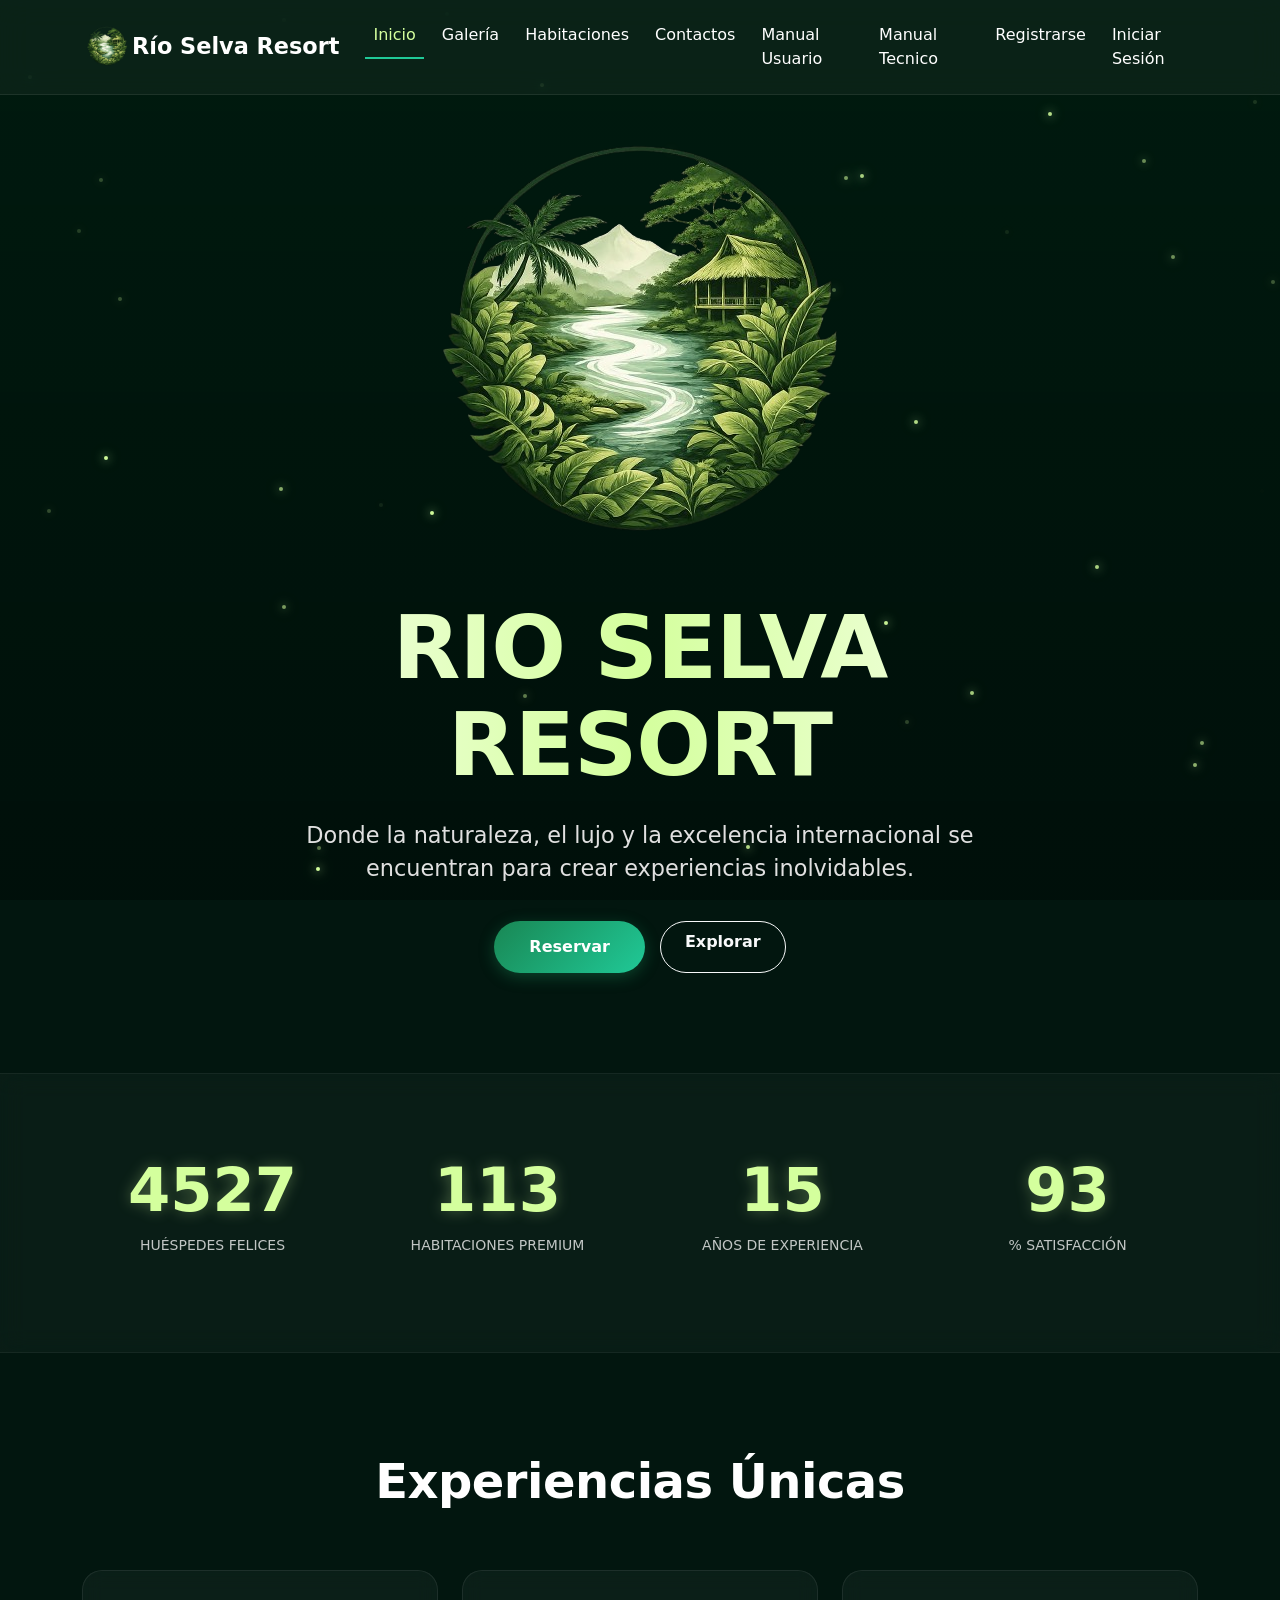
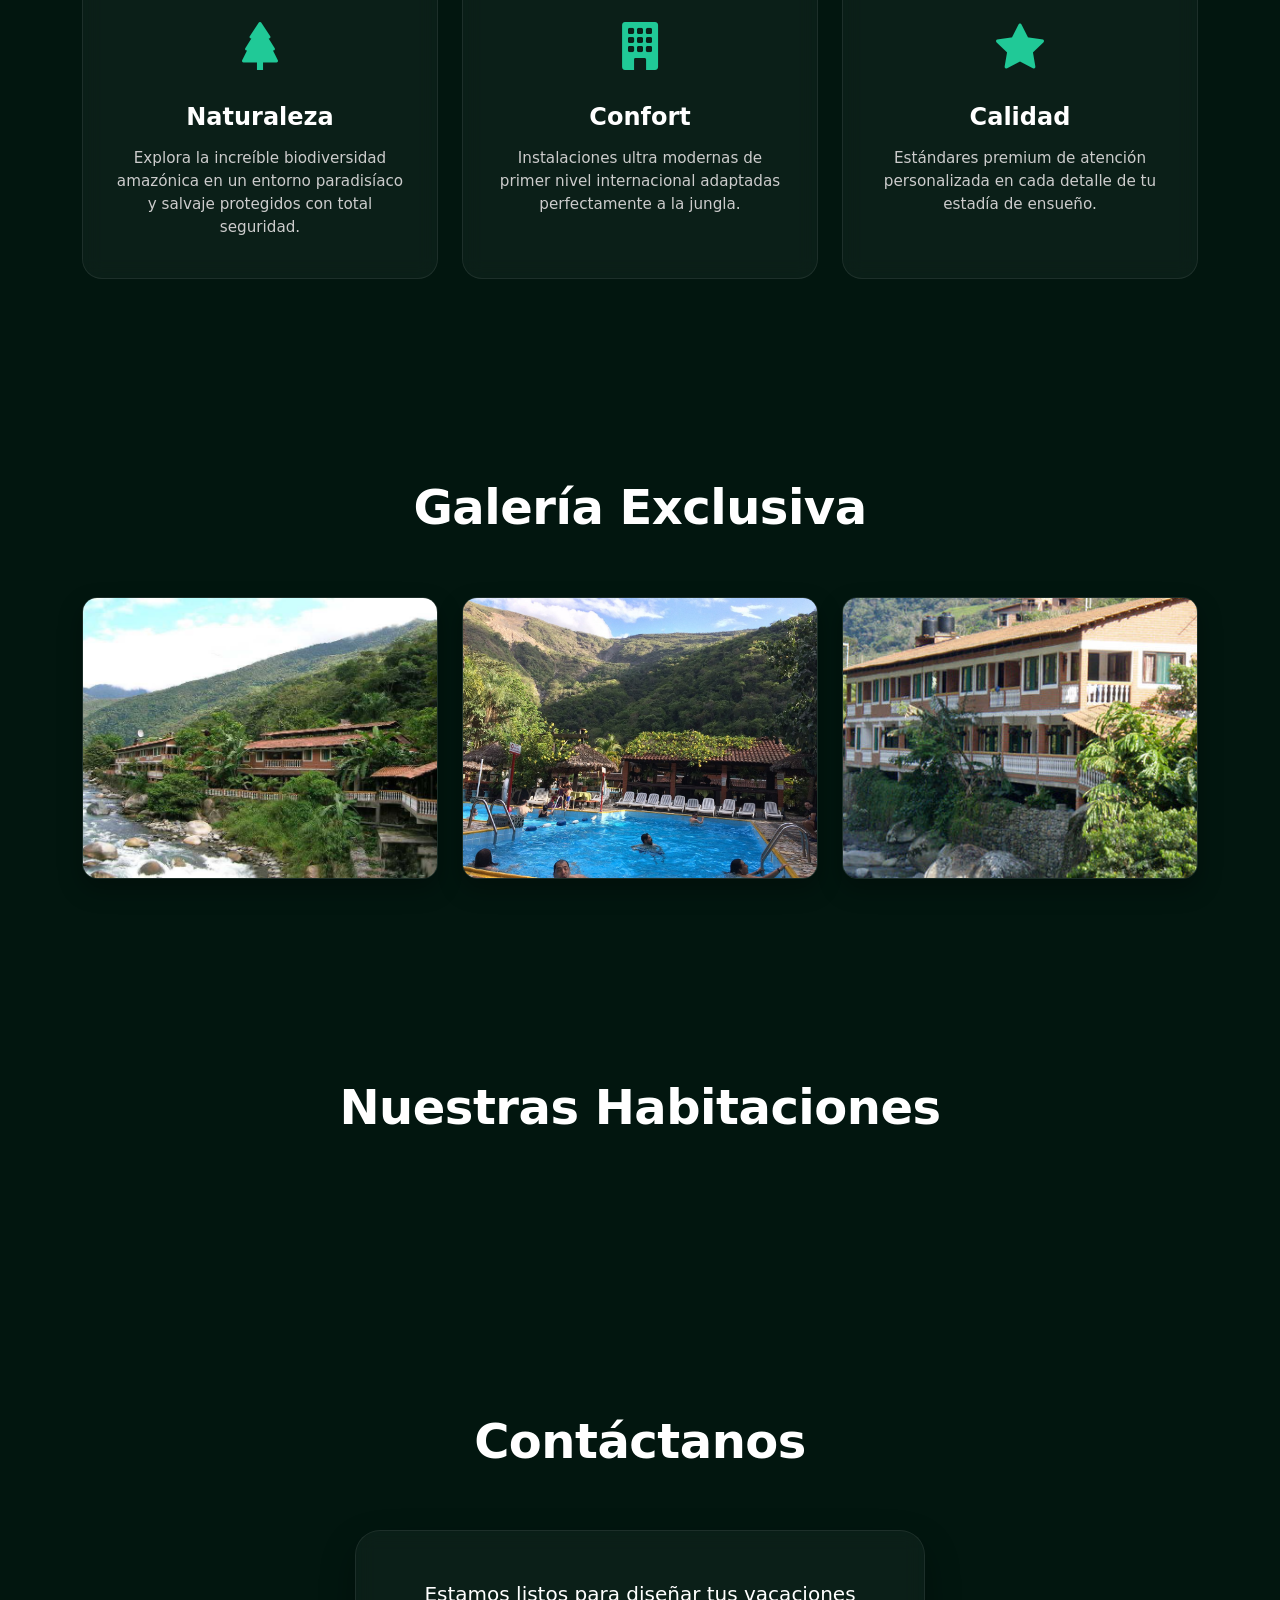
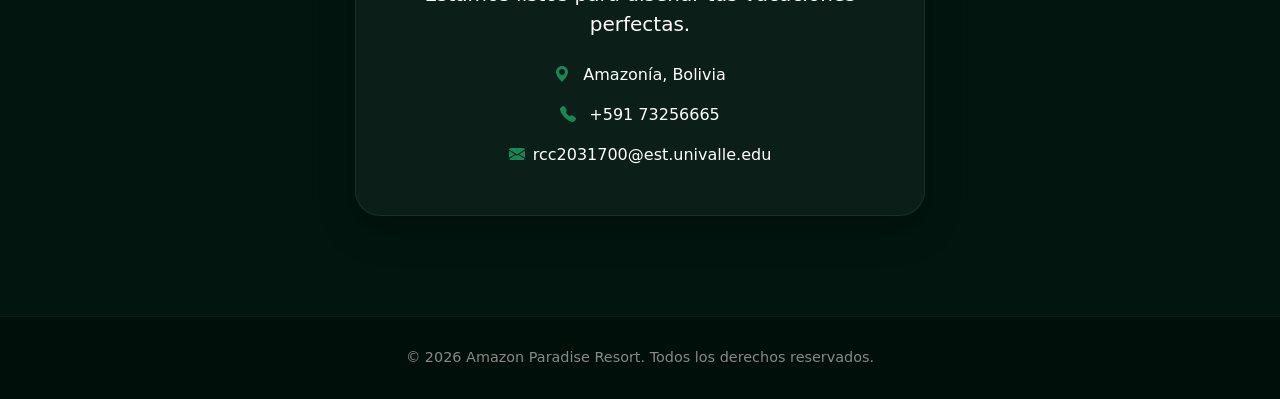
==== index.html @ 05b245fd "Cambio de nombre pagina principal" ====
<!DOCTYPE html>
<html lang="es">
<head>
    <meta charset="UTF-8">
    <meta name="viewport" content="width=device-width, initial-scale=1.0">
    <title>Amazon Paradise Resort</title>
    <!-- Bootstrap 5 y Iconos -->
    <link href="https://cdn.jsdelivr.net/npm/bootstrap@5.3.3/dist/css/bootstrap.min.css" rel="stylesheet">
    <link rel="stylesheet" href="https://cdn.jsdelivr.net/npm/bootstrap-icons@1.11.3/font/bootstrap-icons.min.css">
    <!-- Animaciones AOS -->
    <link href="https://unpkg.com/aos@2.3.4/dist/aos.css" rel="stylesheet">
    <!-- Tus Estilos Personalizados -->
    <link rel="stylesheet" href="css/IndexProyectoIntegrador.css">
</head>
<body>
    <div class="overlay"></div>
    <div id="fireflies"></div>
    <!-- NAVBAR GLASSMORPHISM -->
    <nav class="navbar navbar-expand-lg navbar-dark fixed-top glass-navbar">
        <div class="container">
            <img src="image/logo1.png" class="img-fluid" style="max-width: 50px;" alt="Logo"> 
            <a class="navbar-brand fw-bold" href="#">Río Selva Resort</a>
            <button class="navbar-toggler" type="button" data-bs-toggle="collapse" data-bs-target="#menu">
                <span class="navbar-toggler-icon"></span>
            </button>
            <div class="collapse navbar-collapse" id="menu">

                <ul class="navbar-nav ms-auto" id="menuUsuario">
                    <li class="nav-item">
                        <a class="nav-link active" href="#">
                            Inicio
                        </a>
                    </li>
                    <li class="nav-item">
                        <a class="nav-link" href="#galeria">
                            Galería
                        </a>
                    </li>
                    <li class="nav-item">
                        <a class="nav-link" href="#habitaciones">
                            Habitaciones
                        </a>
                    </li>
                    <li class="nav-item">
                        <a class="nav-link" href="#contacto">
                            Contactos
                        </a>
                    </li>
                    <li class="nav-item">
                        <a class="nav-link" href="https://docs.google.com/document/d/15jd10fXHR9SrtkEVLMqtVB4K-NRy2Cnu/edit" target="_blank">
                            Manual Usuario
                        </a>
                    </li>
                    <li class="nav-item">
                        <a class="nav-link" href="https://docs.google.com/document/d/19FKKTtDUxLNrq4Q-2opoYDNKWq_UpkyY/edit" target="_blank">
                            Manual Tecnico
                        </a>
                    </li>
                </ul>
            </div>
        </div>
    </nav>

    <!-- HERO SECTION -->
    <section class="hero">  
        <div class="hero-content" data-aos="zoom-in">
            <img src="image/logo1.png" class="img-fluid w-45" alt="Logo">
            <h1>RIO SELVA<br>RESORT</h1>
            <p>Donde la naturaleza, el lujo y la excelencia internacional se encuentran para crear experiencias inolvidables.</p>
            <div class="hero-buttons">
                <a href="#" class="btn btn-resort" id="btnReservar">Reservar</a>
                <a href="#experiencias" class="btn btn-outline-light px-4 py-2 rounded-pill fw-bold btn-explore">Explorar</a>
            </div>
        </div>
    </section>

    <!-- ESTADISTICAS -->
    <section class="stats">
        <div class="container">
            <div class="row text-center g-4">
                <div class="col-6 col-md-3">
                    <h2 class="counter" data-target="5000">0</h2>
                    <p class="text-uppercase small tracking-wider opacity-75">Huéspedes felices</p>
                </div>
                <div class="col-6 col-md-3">
                    <h2 class="counter" data-target="120">0</h2>
                    <p class="text-uppercase small tracking-wider opacity-75">Habitaciones Premium</p>
                </div>
                <div class="col-6 col-md-3">
                    <h2 class="counter" data-target="15">0</h2>
                    <p class="text-uppercase small tracking-wider opacity-75">Años de experiencia</p>
                </div>
                <div class="col-6 col-md-3">
                    <h2 class="counter" data-target="98">0</h2>
                    <p class="text-uppercase small tracking-wider opacity-75">% Satisfacción</p>
                </div>
            </div>
        </div>
    </section>

    <!-- EXPERIENCIAS -->
    <section id="experiencias" class="section-padding">
        <div class="container">
            <h2 class="section-title" data-aos="fade-up">Experiencias Únicas</h2>
            <div class="row g-4">
                <div class="col-md-4" data-aos="fade-up" data-aos-delay="100">
                    <div class="feature-card">
                        <i class="bi bi-tree-fill"></i>
                        <h3>Naturaleza</h3>
                        <p>Explora la increíble biodiversidad amazónica en un entorno paradisíaco y salvaje protegidos con total seguridad.</p>
                    </div>
                </div>
                <div class="col-md-4" data-aos="fade-up" data-aos-delay="200">
                    <div class="feature-card">
                        <i class="bi bi-building-fill"></i>
                        <h3>Confort</h3>
                        <p>Instalaciones ultra modernas de primer nivel internacional adaptadas perfectamente a la jungla.</p>
                    </div>
                </div>
                <div class="col-md-4" data-aos="fade-up" data-aos-delay="300">
                    <div class="feature-card">
                        <i class="bi bi-star-fill"></i>
                        <h3>Calidad</h3>
                        <p>Estándares premium de atención personalizada en cada detalle de tu estadía de ensueño.</p>
                    </div>
                </div>
            </div>
        </div>
    </section>

    <!-- GALERIA -->
    <section id="galeria" class="section-padding">
        <div class="container">
            <h2 class="section-title" data-aos="fade-up">Galería Exclusiva</h2>
            <div class="row g-4">
                <div class="col-md-4" data-aos="zoom-in" data-aos-delay="100">
                    <div class="gallery-wrapper">
                        <img src="image/HB_152617_5.jpg" class="gallery-img" alt="Jungle Premium">
                    </div>
                </div>
                <div class="col-md-4" data-aos="zoom-in" data-aos-delay="200">
                    <div class="gallery-wrapper">
                        <img src="image/view-from-pool.jpg" class="gallery-img" alt="Resort Pool">
                    </div>
                </div>
                <div class="col-md-4" data-aos="zoom-in" data-aos-delay="300">
                    <div class="gallery-wrapper">
                        <img src="image/hotel.jpg" class="gallery-img" alt="Luxury Room">
                    </div>
                </div>
            </div>
        </div>
    </section>

    <section id="habitaciones" class="section-padding">
        <div class="container">

            <h2 class="section-title" data-aos="fade-up">
                Nuestras Habitaciones
            </h2>

            <div
                id="roomsContainer" class="d-flex flex-row flex-nowrap gap-4 overflow-auto pb-3">
            </div>

        </div>
    </section>

    <section id="contacto" class="section-padding">
        <div class="container text-center" data-aos="fade-up">
            <h2 class="section-title">Contáctanos</h2>
            <div class="row justify-content-center">
                <div class="col-md-6 glass-card p-5">
                    <p class="fs-5 mb-4">Estamos listos para diseñar tus vacaciones perfectas.</p>
                    <div class="d-flex flex-column gap-3 align-items-center">
                        <div><i class="bi bi-geo-alt-fill text-success me-2"></i> Amazonía, Bolivia</div>
                        <div><i class="bi bi-telephone-fill text-success me-2"></i> +591 73256665</div>
                        <div><i class="bi bi-envelope-fill text-success me-2"></i>rcc2031700@est.univalle.edu</div>
                    </div>
                </div>
            </div>
        </div>
    </section>

    <!-- FOOTER -->
    <footer>
        <p class="m-0">© 2026 Amazon Paradise Resort. Todos los derechos reservados.</p>
    </footer>

    <!-- Bootstrap + Librerías JS -->
    <script src="https://cdn.jsdelivr.net/npm/bootstrap@5.3.3/dist/js/bootstrap.bundle.min.js"></script>
    <script src="https://unpkg.com/aos@2.3.4/dist/aos.js"></script>
    <script src="JS/IndexProyectoIntegrador.js"></script>
    <script src="JS/indexLogica.js"></script>
</body>
</html>
---- css/IndexProyectoIntegrador.css ----
:root {
    --verde1: #0b3d2e;
    --verde2: #198754;
    --verde3: #20c997;
    --dorado: #ffd700;
    --blanco: #ffffff;
    --verde-brillo: #d4ff9d;
}

* {
    margin: 0;
    padding: 0;
    box-sizing: border-box;
}

html {
    scroll-behavior: smooth;
}

body {
    font-family: 'Segoe UI', system-ui, -apple-system, sans-serif;
    color: var(--blanco);
    overflow-x: hidden;
    background: #02160f;
}

/* VIDEO DE FONDO */
#bg-video {
    position: fixed;
    top: 0;
    left: 0;
    width: 100vw;
    height: 100vh;
    object-fit: cover;
    z-index: -3;
}

.overlay {
    position: fixed;
    inset: 0;
    background: linear-gradient(
        rgba(0, 30, 15, 0.6),
        rgba(0, 15, 10, 0.9)
    );
    z-index: -2;
}

/* CONTENEDOR LUCIERNAGAS */
#fireflies {
    position: fixed;
    top: 0;
    left: 0;
    width: 100%;
    height: 100%;
    z-index: -1;
    pointer-events: none;
}

.firefly {
    position: absolute;
    width: 4px;
    height: 4px;
    background: var(--verde-brillo);
    border-radius: 50%;
    box-shadow: 0 0 10px var(--verde-brillo), 0 0 20px var(--verde3);
    animation: fly linear infinite alternate;
}

@keyframes fly {
    0% { transform: translate(0, 0); opacity: 0.2; }
    100% { transform: translate(30px, -50px); opacity: 1; }
}

/* HOJAS CAYENDO */
.leaf {
    position: fixed;
    top: -50px;
    z-index: 9999;
    pointer-events: none;
    font-size: 24px;
    animation: fall linear forwards;
}

@keyframes fall {
    0% {
        transform: translateY(0) translateX(0) rotate(0deg);
        opacity: 0;
    }
    10% { opacity: 1; }
    100% {
        transform: translateY(105vh) translateX(100px) rotate(360deg);
        opacity: 0;
    }
}

/* NAVBAR GLASSMORPHISM */
.glass-navbar {
    background: rgba(255, 255, 255, 0.04);
    backdrop-filter: blur(15px);
    -webkit-backdrop-filter: blur(15px);
    border-bottom: 1px solid rgba(255, 255, 255, 0.08);
    transition: all 0.4s ease;
}

.navbar-brand {
    font-size: 1.4rem;
    font-weight: 800;
}

.nav-link {
    color: var(--blanco) !important;
    margin-left: 10px;
    position: relative;
    transition: color 0.3s ease;
}

.nav-link::after {
    content: "";
    position: absolute;
    bottom: -4px;
    left: 0;
    width: 0%;
    height: 2px;
    background: var(--verde3);
    transition: width 0.3s ease;
}

.nav-link:hover::after, .nav-link.active::after {
    width: 100%;
}

.nav-link:hover, .nav-link.active {
    color: var(--verde-brillo) !important;
}

/* HERO SECTION */
.hero {
    min-height: 100vh;
    display: flex;
    justify-content: center;
    align-items: center;
    text-align: center;
    padding: 100px 20px;
}

.hero-content {
    max-width: 1000px;
    width: 100%;
    will-change: transform;
}

.hero-logo {
    width: 120px;
    height: 120px;
    border-radius: 50%;
    margin: 0 auto 25px auto;
    display: flex;
    justify-content: center;
    align-items: center;
    font-size: 3.5rem;
    background: rgba(255, 255, 255, 0.12);
    backdrop-filter: blur(15px);
    -webkit-backdrop-filter: blur(15px);
    border: 2px solid rgba(255, 255, 255, 0.2);
    box-shadow: 0 10px 30px rgba(0,0,0,0.3);
}

.hero h1 {
    font-size: clamp(2.8rem, 7vw, 5.5rem);
    font-weight: 900;
    line-height: 1.1;
    background: linear-gradient(90deg, var(--blanco), var(--verde-brillo), var(--blanco));
    background-clip: text;
    -webkit-background-clip: text;
    -webkit-text-fill-color: transparent;
    color: transparent;
    letter-spacing: -1px;
}

.hero p {
    margin-top: 25px;
    font-size: clamp(1.1rem, 2vw, 1.4rem);
    color: #e0e0e0;
    max-width: 700px;
    margin-left: auto;
    margin-right: auto;
}

.hero-buttons {
    margin-top: 35px;
    display: flex;
    justify-content: center;
    gap: 15px;
    flex-wrap: wrap;
}

.btn-resort {
    border: none;
    padding: 14px 35px;
    border-radius: 50px;
    font-weight: bold;
    color: var(--blanco) !important;
    background: linear-gradient(135deg, var(--verde2), var(--verde3));
    cursor: pointer;
    transition: all 0.3s ease;
    box-shadow: 0 4px 15px rgba(25, 135, 84, 0.4);
}

.btn-resort:hover {
    transform: translateY(-4px) scale(1.02);
    box-shadow: 0 0 25px rgba(32, 201, 151, 0.8);
}

.btn-explore {
    transition: all 0.3s ease;
}
.btn-explore:hover {
    background: rgba(255,255,255,0.15) !important;
    transform: translateY(-4px);
}

/* ESTADISTICAS */
.stats {
    padding: 80px 20px;
    background: rgba(255, 255, 255, 0.03);
    backdrop-filter: blur(12px);
    -webkit-backdrop-filter: blur(12px);
    border-top: 1px solid rgba(255, 255, 255, 0.05);
    border-bottom: 1px solid rgba(255, 255, 255, 0.05);
}

.counter {
    font-size: clamp(2.5rem, 5vw, 3.8rem);
    font-weight: 900;
    color: var(--verde-brillo);
    text-shadow: 0 0 15px rgba(212, 255, 157, 0.3);
}

/* CARDS DE EXPERIENCIAS */
.section-padding {
    padding: 100px 0;
}

.section-title {
    text-align: center;
    margin-bottom: 60px;
    font-size: clamp(2.2rem, 4vw, 3rem);
    font-weight: 900;
    letter-spacing: -0.5px;
}

.feature-card {
    background: rgba(255, 255, 255, 0.04);
    backdrop-filter: blur(10px);
    -webkit-backdrop-filter: blur(10px);
    border: 1px solid rgba(255, 255, 255, 0.08);
    padding: 40px 30px;
    border-radius: 20px;
    text-align: center;
    transition: all 0.4s ease;
    height: 100%;
}

.feature-card:hover {
    transform: translateY(-10px);
    background: rgba(255, 255, 255, 0.08);
    border-color: var(--verde3);
    box-shadow: 0 15px 35px rgba(0,0,0,0.4);
}

.feature-card i {
    font-size: 3rem;
    color: var(--verde3);
    display: inline-block;
    margin-bottom: 20px;
}

.feature-card h3 {
    font-size: 1.5rem;
    font-weight: 700;
    margin-bottom: 15px;
}

.feature-card p {
    color: #cccccc;
    font-size: 0.95rem;
    margin-bottom: 0;
}

/* GALERIA */
.gallery-wrapper {
    overflow: hidden;
    border-radius: 15px;
    box-shadow: 0 10px 25px rgba(0,0,0,0.3);
    border: 1px solid rgba(255,255,255,0.1);
}

.gallery-img {
    width: 100%;
    height: 280px;
    object-fit: cover;
    transition: transform 0.5s ease;
    display: block;
}

.gallery-wrapper:hover .gallery-img {
    transform: scale(1.08);
}

/* HABITACIONES */
.room-card {
    position: relative;
    border-radius: 20px;
    height: 350px;
    overflow: hidden;
    display: flex;
    align-items: flex-end;
    box-shadow: 0 15px 30px rgba(0,0,0,0.4);
    border: 1px solid rgba(255,255,255,0.05);
    background-size: cover;
    background-position: center;
}

.card-suite1 { background-image: linear-gradient(to top, rgba(0,15,10,0.9), rgba(0,0,0,0.1)), url('https://picsum.photos/600/800?room,hotel'); }
.card-suite2 { background-image: linear-gradient(to top, rgba(0,15,10,0.9), rgba(0,0,0,0.1)), url('https://picsum.photos/600/800?bed,luxury'); }
.card-suite3 { background-image: linear-gradient(to top, rgba(0,15,10,0.9), rgba(0,0,0,0.1)), url('https://picsum.photos/600/800?suite,mansion'); }

.room-card-content {
    padding: 30px;
    width: 100%;
    transition: transform 0.3s ease;
}

.room-card:hover .room-card-content {
    transform: translateY(-5px);
}

.room-card h3 {
    font-size: 1.6rem;
    font-weight: 700;
    color: var(--verde-brillo);
    margin-bottom: 10px;
}

.room-card p {
    color: #e0e0e0;
    font-size: 0.95rem;
    margin: 0;
}

/* CONTACTOS Y GENERALES */
.glass-card {
    background: rgba(255, 255, 255, 0.04);
    backdrop-filter: blur(10px);
    -webkit-backdrop-filter: blur(10px);
    border: 1px solid rgba(255, 255, 255, 0.08);
    border-radius: 25px;
    box-shadow: 0 15px 35px rgba(0,0,0,0.3);
}

footer {
    background: rgba(0, 15, 10, 0.9);
    padding: 30px 20px;
    text-align: center;
    border-top: 1px solid rgba(255,255,255,0.05);
    font-size: 0.9rem;
    color: #888888;
}
#roomsContainer {
    overflow-x: auto;
    scroll-behavior: smooth;
    scrollbar-width: none;
}
#roomsContainer::-webkit-scrollbar {
    display: none;
}
.room-card-dynamic {
    min-width: 350px;
    border-radius: 20px;
    overflow: hidden;
    background: rgba(255,255,255,.08);
    backdrop-filter: blur(10px);
    transition: .3s;
}
.room-card-dynamic:hover {
    transform: translateY(-10px);
}
.room-card-dynamic img {
    width: 100%;
    height: 250px;
    object-fit: cover;
}
.room-info {
    padding: 20px;
    color: white;
}
#logo{
    width: 20px;
    height: 20px;
}
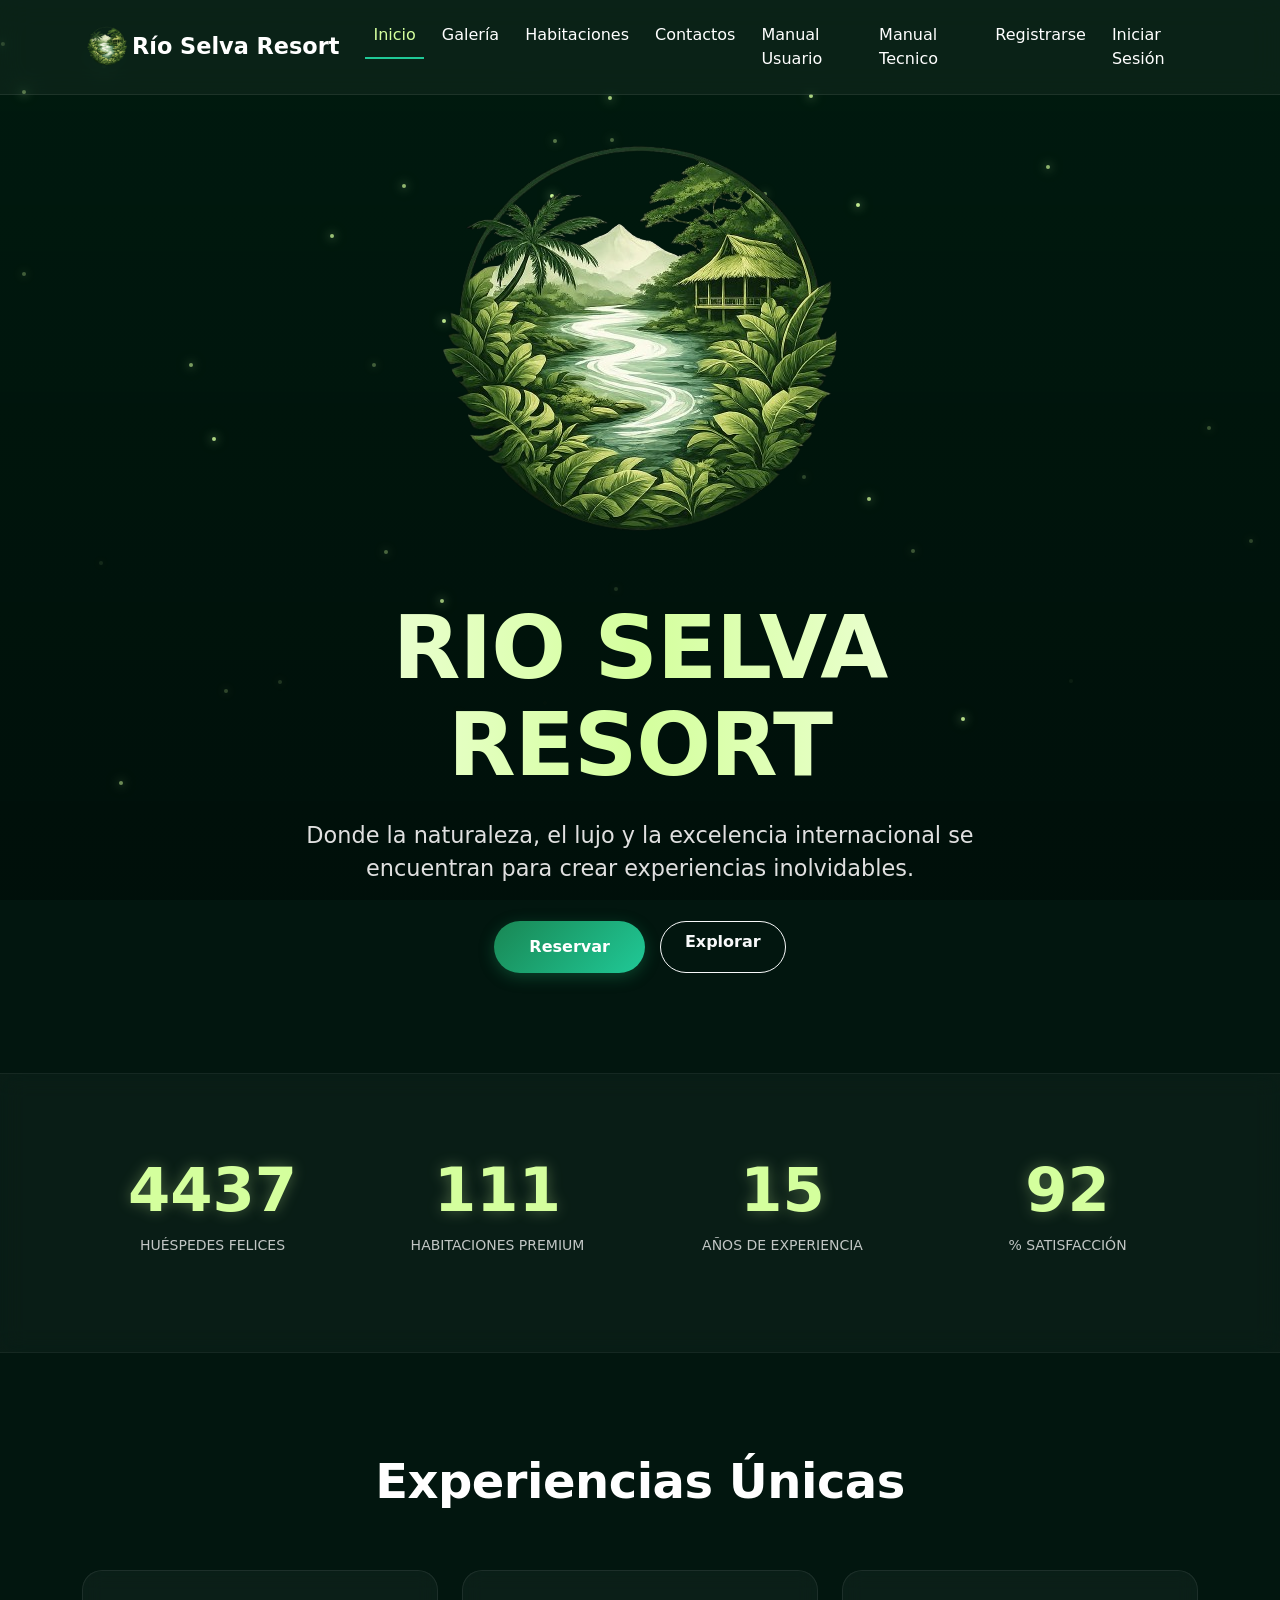
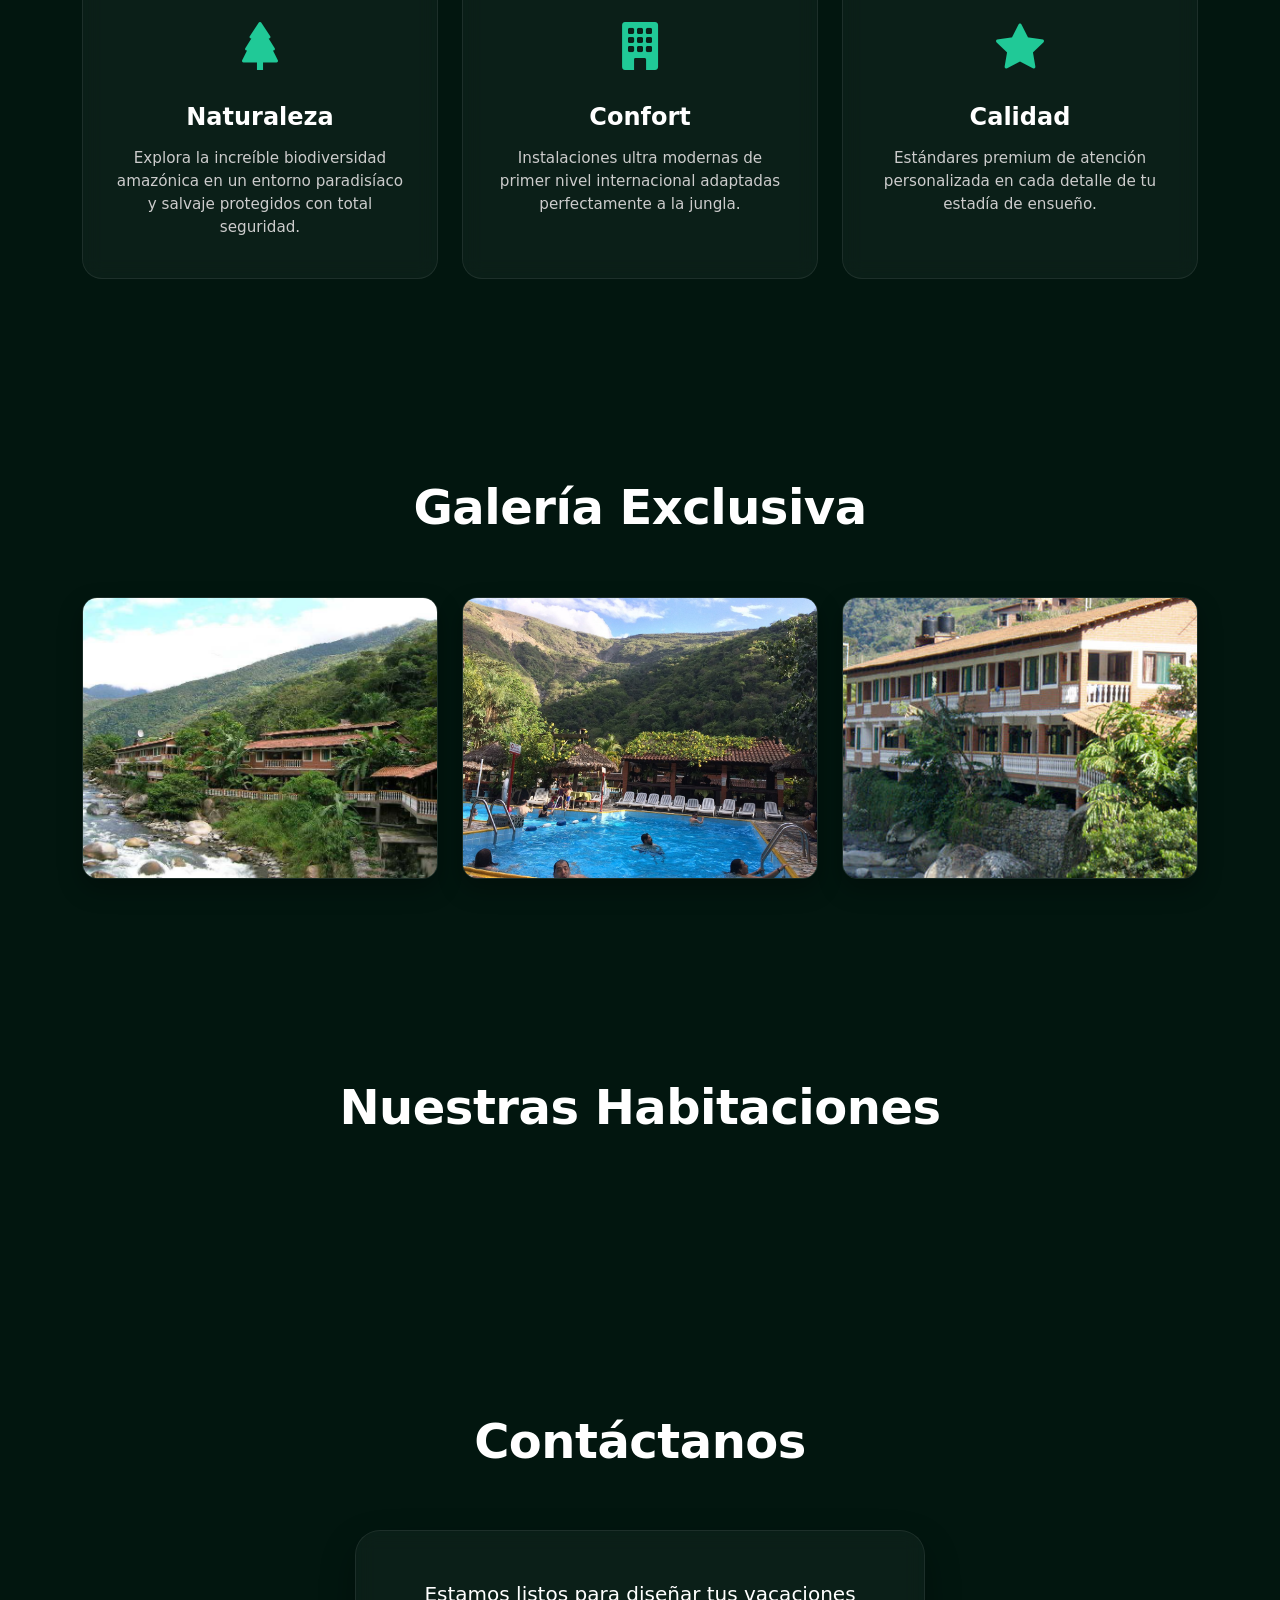
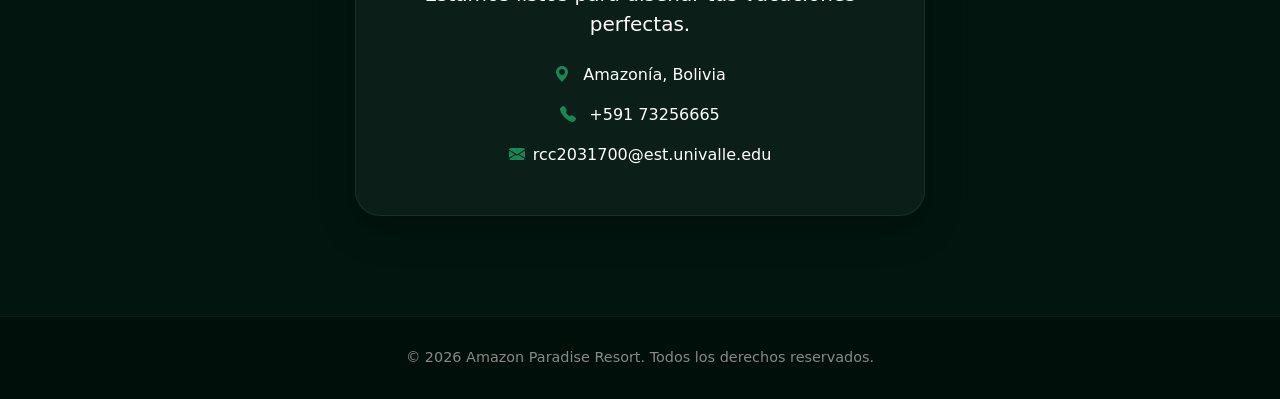
==== commit 96298fa3: "Agregar los links de los documentos" ====
--- a/index.html
+++ b/index.html
@@ -47,12 +47,12 @@
                         </a>
                     </li>
                     <li class="nav-item">
-                        <a class="nav-link" href="https://docs.google.com/document/d/15jd10fXHR9SrtkEVLMqtVB4K-NRy2Cnu/edit" target="_blank">
+                        <a class="nav-link" href="https://drive.google.com/file/d/1XvvvVChO5jvco-zMFmf1yRW9YcyhafSj/view" target="_blank">
                             Manual Usuario
                         </a>
                     </li>
                     <li class="nav-item">
-                        <a class="nav-link" href="https://docs.google.com/document/d/19FKKTtDUxLNrq4Q-2opoYDNKWq_UpkyY/edit" target="_blank">
+                        <a class="nav-link" href="https://drive.google.com/file/d/1nEYgkbnw-m09y1NY_8U-fLT7M-Havw7m/view" target="_blank">
                             Manual Tecnico
                         </a>
                     </li>
